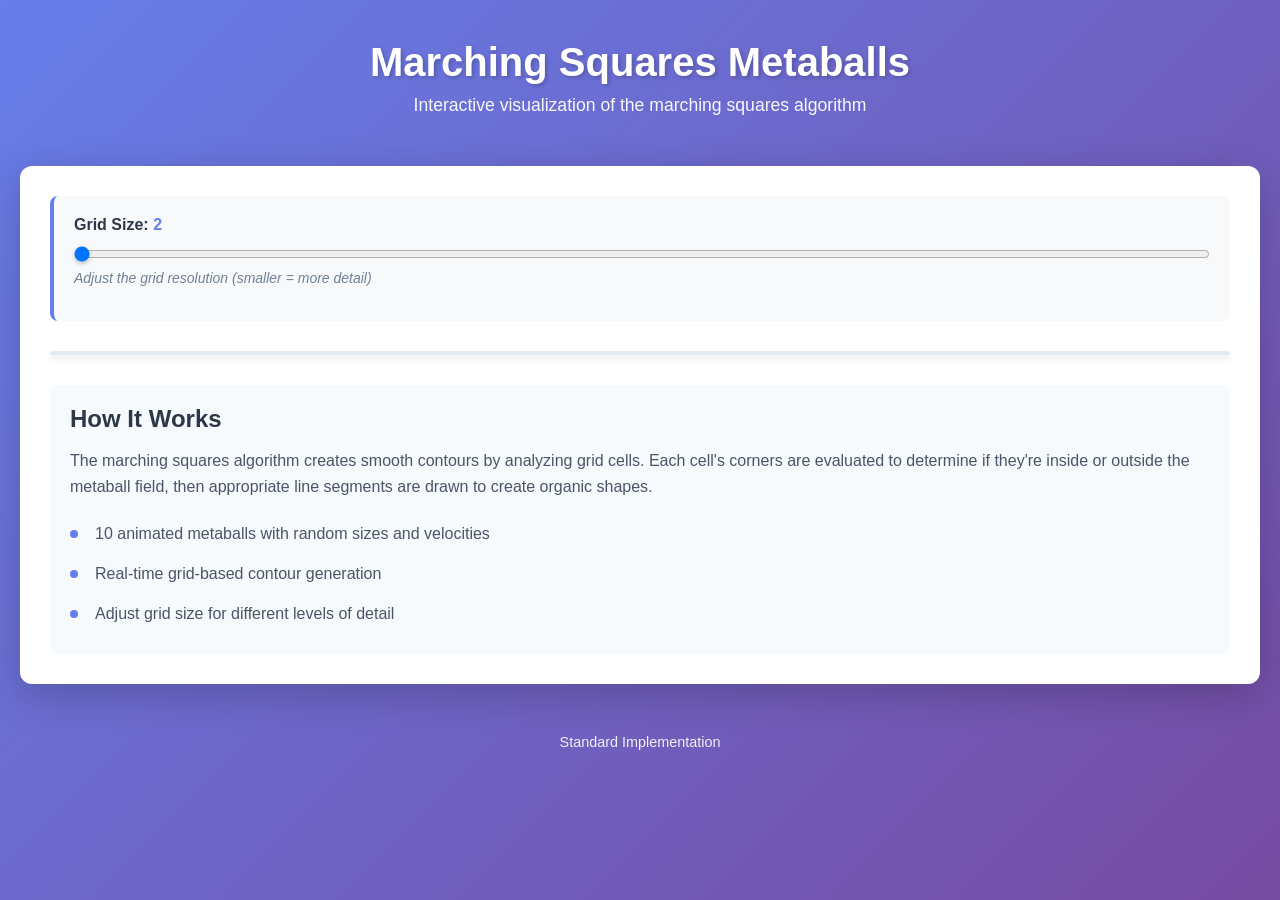
==== javascript/standard/index.html @ 7ad7ff9d "fix bugs and improve implementation - fix variable scoping in JavaScript - fix array key handling wi" ====
<!DOCTYPE html>
<html lang="en">

<head>
    <meta charset="UTF-8">
    <meta name="viewport" content="width=device-width, initial-scale=1.0">
    <title>Marching Squares Metaballs</title>
    <script src="js/p5.min.js"></script>
    <script src="js/balls.js"></script>
    <script src="js/app.js"></script>
    <link rel="stylesheet" href="css/main.css">
</head>

<body>
    <header>
        <h1>Marching Squares Metaballs</h1>
        <p>Interactive visualization of the marching squares algorithm</p>
    </header>

    <main>
        <div class="controls">
            <div class="control-group">
                <label for="gridSlider">Grid Size: <span id="gridValue">2</span></label>
                <input type="range" id="gridSlider" min="2" max="20" value="2" step="1">
                <p class="control-hint">Adjust the grid resolution (smaller = more detail)</p>
            </div>
        </div>

        <div id="container"></div>

        <div class="info">
            <h2>How It Works</h2>
            <p>The marching squares algorithm creates smooth contours by analyzing grid cells. Each cell's corners are evaluated to determine if they're inside or outside the metaball field, then appropriate line segments are drawn to create organic shapes.</p>
            <ul>
                <li>10 animated metaballs with random sizes and velocities</li>
                <li>Real-time grid-based contour generation</li>
                <li>Adjust grid size for different levels of detail</li>
            </ul>
        </div>
    </main>

    <footer>
        <p>Standard Implementation</p>
    </footer>
</body>

</html>
---- javascript/standard/css/main.css ----
* {
    margin: 0;
    padding: 0;
    box-sizing: border-box;
}

body {
    font-family: -apple-system, BlinkMacSystemFont, 'Segoe UI', Roboto, Oxygen, Ubuntu, Cantarell, sans-serif;
    background: linear-gradient(135deg, #667eea 0%, #764ba2 100%);
    color: #333;
    min-height: 100vh;
    padding: 20px;
}

header {
    text-align: center;
    color: white;
    margin-bottom: 30px;
    padding: 20px;
}

header h1 {
    font-size: 2.5rem;
    font-weight: 700;
    margin-bottom: 10px;
    text-shadow: 2px 2px 4px rgba(0,0,0,0.2);
}

header p {
    font-size: 1.1rem;
    opacity: 0.95;
}

main {
    max-width: 1280px;
    margin: 0 auto;
    background: white;
    border-radius: 12px;
    box-shadow: 0 10px 40px rgba(0,0,0,0.2);
    padding: 30px;
}

.controls {
    margin-bottom: 30px;
    padding: 20px;
    background: #f8f9fa;
    border-radius: 8px;
    border-left: 4px solid #667eea;
}

.control-group {
    margin-bottom: 15px;
}

.control-group label {
    display: block;
    font-weight: 600;
    font-size: 1rem;
    margin-bottom: 10px;
    color: #2d3748;
}

#gridValue {
    color: #667eea;
    font-weight: 700;
}

input[type="range"] {
    width: 100%;
    height: 8px;
    border-radius: 5px;
    background: #d3d3d3;
    outline: none;
    transition: background 0.3s;
}

input[type="range"]:hover {
    background: #bbb;
}

input[type="range"]::-webkit-slider-thumb {
    appearance: none;
    width: 24px;
    height: 24px;
    border-radius: 50%;
    background: #667eea;
    cursor: pointer;
    box-shadow: 0 2px 4px rgba(0,0,0,0.2);
    transition: transform 0.2s;
}

input[type="range"]::-webkit-slider-thumb:hover {
    transform: scale(1.1);
}

input[type="range"]::-moz-range-thumb {
    width: 24px;
    height: 24px;
    border-radius: 50%;
    background: #667eea;
    cursor: pointer;
    box-shadow: 0 2px 4px rgba(0,0,0,0.2);
    border: none;
    transition: transform 0.2s;
}

input[type="range"]::-moz-range-thumb:hover {
    transform: scale(1.1);
}

.control-hint {
    margin-top: 8px;
    font-size: 0.875rem;
    color: #718096;
    font-style: italic;
}

#container {
    border: 2px solid #e2e8f0;
    border-radius: 8px;
    overflow: hidden;
    box-shadow: 0 4px 6px rgba(0,0,0,0.1);
    margin-bottom: 30px;
    background: #000;
}

#container canvas {
    display: block;
    width: 100%;
    height: auto;
}

.info {
    padding: 20px;
    background: #f7fafc;
    border-radius: 8px;
    margin-top: 30px;
}

.info h2 {
    font-size: 1.5rem;
    color: #2d3748;
    margin-bottom: 15px;
}

.info p {
    line-height: 1.6;
    color: #4a5568;
    margin-bottom: 15px;
}

.info ul {
    list-style: none;
    padding-left: 0;
}

.info ul li {
    padding: 8px 0;
    padding-left: 25px;
    position: relative;
    color: #4a5568;
    line-height: 1.5;
}

.info ul li:before {
    content: "";
    position: absolute;
    left: 0;
    top: 50%;
    transform: translateY(-50%);
    width: 8px;
    height: 8px;
    background: #667eea;
    border-radius: 50%;
}

footer {
    text-align: center;
    color: white;
    margin-top: 30px;
    padding: 20px;
    opacity: 0.9;
}

footer p {
    font-size: 0.9rem;
}

@media (max-width: 768px) {
    header h1 {
        font-size: 2rem;
    }

    header p {
        font-size: 1rem;
    }

    main {
        padding: 20px;
    }

    .controls {
        padding: 15px;
    }
}
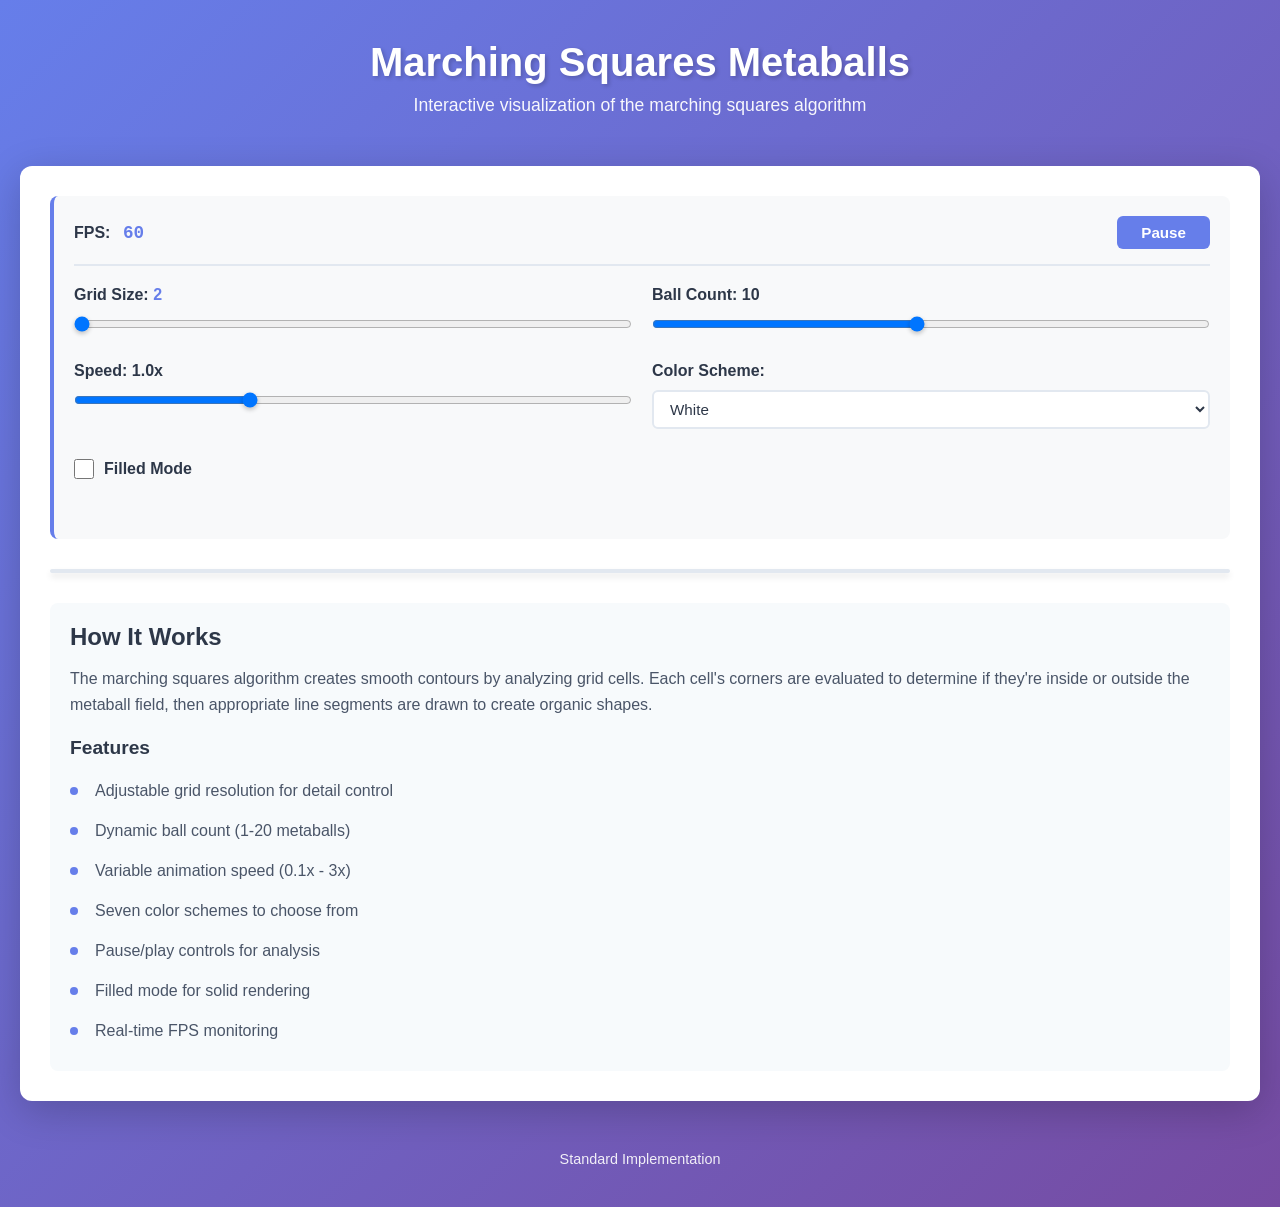
==== commit 51faf4fb: "add interactive features - add pause/play controls - add FPS counter display - add speed control sli" ====
--- a/javascript/standard/index.html
+++ b/javascript/standard/index.html
@@ -19,10 +19,54 @@
 
     <main>
         <div class="controls">
-            <div class="control-group">
-                <label for="gridSlider">Grid Size: <span id="gridValue">2</span></label>
-                <input type="range" id="gridSlider" min="2" max="20" value="2" step="1">
-                <p class="control-hint">Adjust the grid resolution (smaller = more detail)</p>
+            <div class="stats-bar">
+                <div class="stat-item">
+                    <strong>FPS:</strong> <span id="fpsDisplay">60</span>
+                </div>
+                <div class="stat-item">
+                    <button id="pauseBtn" class="control-btn">Pause</button>
+                </div>
+            </div>
+
+            <div class="control-row">
+                <div class="control-group">
+                    <label for="gridSlider">Grid Size: <span id="gridValue">2</span></label>
+                    <input type="range" id="gridSlider" min="2" max="20" value="2" step="1">
+                </div>
+
+                <div class="control-group">
+                    <label for="ballSlider">Ball Count: <span id="ballValue">10</span></label>
+                    <input type="range" id="ballSlider" min="1" max="20" value="10" step="1">
+                </div>
+            </div>
+
+            <div class="control-row">
+                <div class="control-group">
+                    <label for="speedSlider">Speed: <span id="speedValue">1.0x</span></label>
+                    <input type="range" id="speedSlider" min="0.1" max="3" value="1" step="0.1">
+                </div>
+
+                <div class="control-group">
+                    <label for="colorSelect">Color Scheme:</label>
+                    <select id="colorSelect">
+                        <option value="white" selected>White</option>
+                        <option value="cyan">Cyan</option>
+                        <option value="magenta">Magenta</option>
+                        <option value="yellow">Yellow</option>
+                        <option value="green">Green</option>
+                        <option value="red">Red</option>
+                        <option value="blue">Blue</option>
+                    </select>
+                </div>
+            </div>
+
+            <div class="control-row">
+                <div class="control-group checkbox-group">
+                    <label>
+                        <input type="checkbox" id="fillCheck">
+                        Filled Mode
+                    </label>
+                </div>
             </div>
         </div>
 
@@ -31,10 +75,15 @@
         <div class="info">
             <h2>How It Works</h2>
             <p>The marching squares algorithm creates smooth contours by analyzing grid cells. Each cell's corners are evaluated to determine if they're inside or outside the metaball field, then appropriate line segments are drawn to create organic shapes.</p>
+            <h3>Features</h3>
             <ul>
-                <li>10 animated metaballs with random sizes and velocities</li>
-                <li>Real-time grid-based contour generation</li>
-                <li>Adjust grid size for different levels of detail</li>
+                <li>Adjustable grid resolution for detail control</li>
+                <li>Dynamic ball count (1-20 metaballs)</li>
+                <li>Variable animation speed (0.1x - 3x)</li>
+                <li>Seven color schemes to choose from</li>
+                <li>Pause/play controls for analysis</li>
+                <li>Filled mode for solid rendering</li>
+                <li>Real-time FPS monitoring</li>
             </ul>
         </div>
     </main>
--- a/javascript/standard/css/main.css
+++ b/javascript/standard/css/main.css
@@ -48,6 +48,60 @@
     border-left: 4px solid #667eea;
 }
 
+.stats-bar {
+    display: flex;
+    justify-content: space-between;
+    align-items: center;
+    margin-bottom: 20px;
+    padding-bottom: 15px;
+    border-bottom: 2px solid #e2e8f0;
+}
+
+.stat-item {
+    font-size: 1rem;
+    color: #2d3748;
+}
+
+.stat-item strong {
+    margin-right: 8px;
+}
+
+#fpsDisplay {
+    color: #667eea;
+    font-weight: 700;
+    font-family: monospace;
+    font-size: 1.1rem;
+}
+
+.control-btn {
+    background: #667eea;
+    color: white;
+    border: none;
+    padding: 8px 24px;
+    border-radius: 6px;
+    font-weight: 600;
+    cursor: pointer;
+    transition: all 0.3s;
+    font-size: 0.95rem;
+}
+
+.control-btn:hover {
+    background: #5568d3;
+    transform: translateY(-2px);
+    box-shadow: 0 4px 8px rgba(102, 126, 234, 0.3);
+}
+
+.control-btn:active {
+    transform: translateY(0);
+}
+
+.control-row {
+    display: grid;
+    grid-template-columns: 1fr 1fr;
+    gap: 20px;
+    margin-bottom: 15px;
+}
+
 .control-group {
     margin-bottom: 15px;
 }
@@ -58,6 +112,43 @@
     font-size: 1rem;
     margin-bottom: 10px;
     color: #2d3748;
+}
+
+select {
+    width: 100%;
+    padding: 8px 12px;
+    border: 2px solid #e2e8f0;
+    border-radius: 6px;
+    background: white;
+    font-size: 0.95rem;
+    color: #2d3748;
+    cursor: pointer;
+    transition: border-color 0.3s;
+}
+
+select:hover {
+    border-color: #667eea;
+}
+
+select:focus {
+    outline: none;
+    border-color: #667eea;
+    box-shadow: 0 0 0 3px rgba(102, 126, 234, 0.1);
+}
+
+.checkbox-group label {
+    display: flex;
+    align-items: center;
+    cursor: pointer;
+    user-select: none;
+}
+
+.checkbox-group input[type="checkbox"] {
+    width: 20px;
+    height: 20px;
+    margin-right: 10px;
+    cursor: pointer;
+    accent-color: #667eea;
 }
 
 #gridValue {
@@ -141,6 +232,13 @@
     font-size: 1.5rem;
     color: #2d3748;
     margin-bottom: 15px;
+}
+
+.info h3 {
+    font-size: 1.2rem;
+    color: #2d3748;
+    margin-top: 20px;
+    margin-bottom: 12px;
 }
 
 .info p {
@@ -202,4 +300,19 @@
     .controls {
         padding: 15px;
     }
+
+    .control-row {
+        grid-template-columns: 1fr;
+        gap: 10px;
+    }
+
+    .stats-bar {
+        flex-direction: column;
+        gap: 10px;
+        align-items: stretch;
+    }
+
+    .control-btn {
+        width: 100%;
+    }
 }
